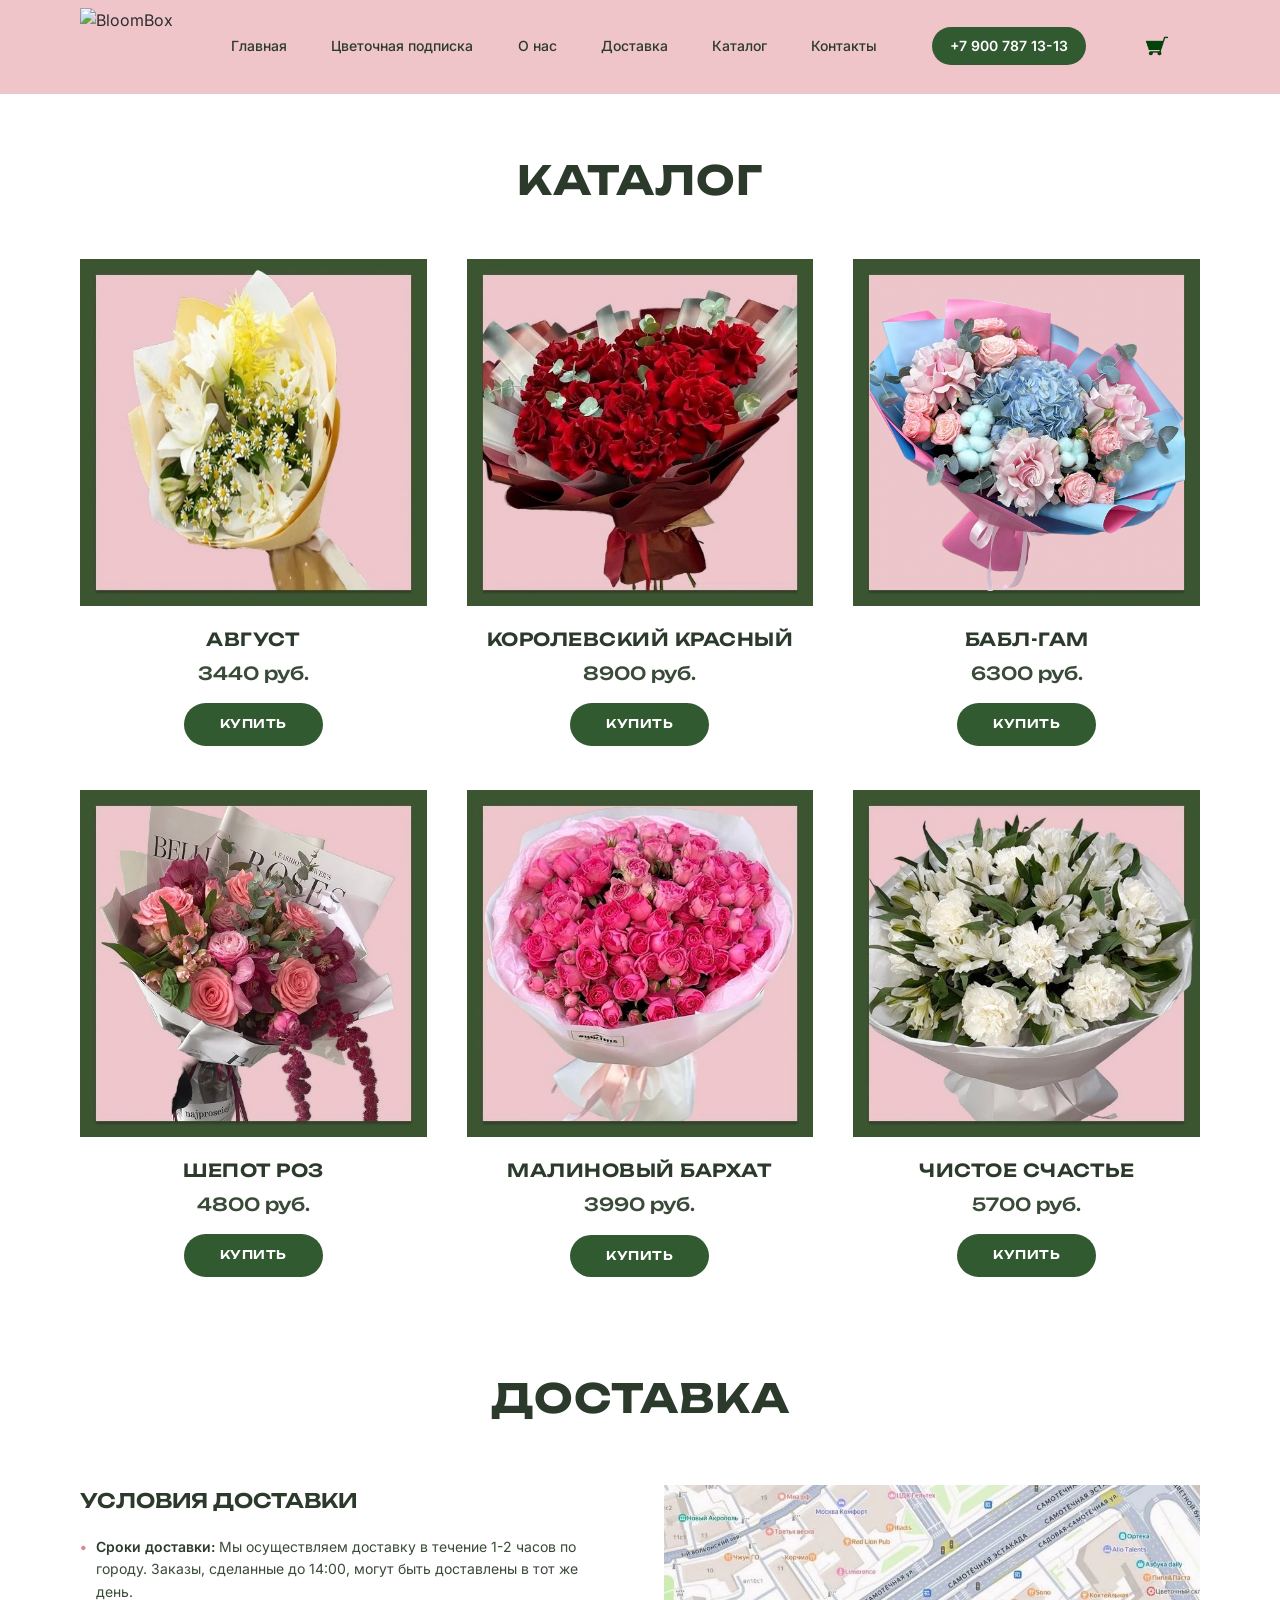
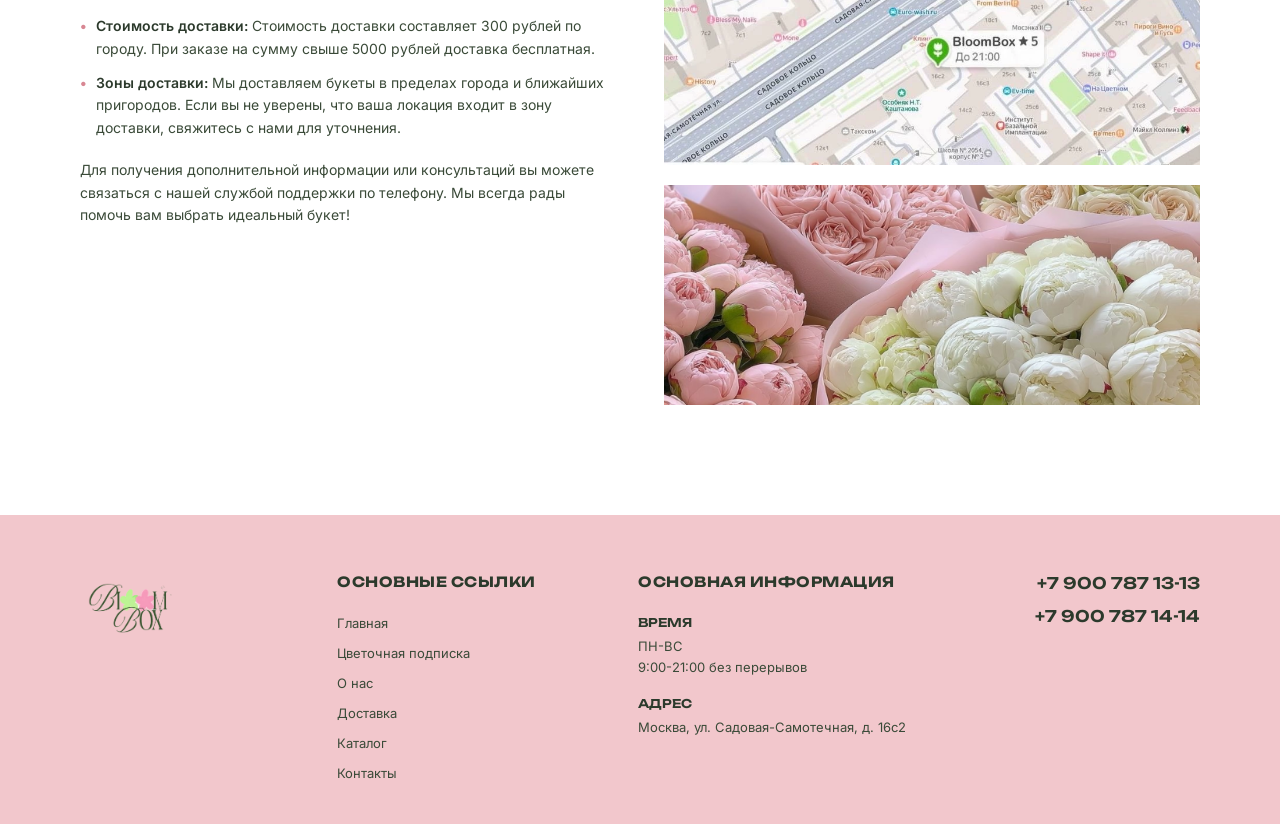
==== katalog.html @ c5290944 "init" ====
<!DOCTYPE html>
<html lang="ru">
<head>
    <meta charset="UTF-8">
    <meta name="viewport" content="width=device-width, initial-scale=1.0">
    <title>Каталог</title>
    <link href="https://fonts.googleapis.com/css2?family=Unbounded:wght@500;700;800&amp;family=Inter:wght@300;400;500;600&amp;display=swap" rel="stylesheet">
    <link rel="stylesheet" href="css/Style_Kat.css">
</head>
<body>
    <header>
        <div class="header">
            <div class="container">
                <div class="head">
                    <a href="index.html" class="brand">
                        <img src="img/ВВ.png" alt="BloomBox" class="brand-logo">
                    </a>
                    <div class="nav1">
                        <nav>
                            <a href="index.html" class="nav-link">Главная</a>
                            <a href="index.html#subs" class="nav-link">Цветочная подписка</a>
                            <a href="index.html#about" class="nav-link">О нас</a>
                            <a href="#deliver" class="nav-link">Доставка</a>
                            <a href="katalog.html" class="nav-link">Каталог</a>
                            <a href="#contacts" class="nav-link">Контакты</a>
                        </nav>
                        <a href="tel:+79007871313" class="cart">+7 900 787 13-13</a>
                        <a href="#" class="cart-icon" aria-label="Корзина">
                            <img src="img/IMG_6802.PNG" alt="Корзина">
                        </a>
                    </div>
                </div>
            </div>
        </div>
    </header>
    <main>
        <section>
            <div class="container">
                <div class="catalog">
                    <div class="catalog-header">
                        <h2 class="catalog-title">Каталог</h2>
                    </div>
                    <div class="catalog-box">
                        <div class="catalog-box1">
                            <div class="catalog-item">
                                <div class="catalog-img">
                                    <img src="img/Katalog/IMG_20260512_204830.webp" alt="Август">
                                </div>
                                <h3 class="catalog-name">Август</h3>
                                <h4 class="catalog-price">3440 руб.</h4>
                                <a class="btn-link" href="#">Купить</a>
                            </div>
                            <div class="catalog-item">
                                <div class="catalog-img">
                                    <img src="img/Katalog/IMG_20260512_204744.webp" alt="Королевский красный">
                                </div>
                                <h3 class="catalog-name">Королевский красный</h3>
                                <h4 class="catalog-price">8900 руб.</h4>
                                <a class="btn-link" href="#">Купить</a>
                            </div>
                            <div class="catalog-item">
                                <div class="catalog-img">
                                    <img src="img/Katalog/Group_2_2.png" alt="Бабл-гам">
                                </div>
                                <h3 class="catalog-name">Бабл-гам</h3>
                                <h4 class="catalog-price">6300 руб.</h4>
                                <a class="btn-link" href="#">Купить</a>
                            </div>
                        </div>
                        <div class="catalog-box2">
                            <div class="catalog-item">
                                <div class="catalog-img">
                                    <img src="img/Katalog/IMG_20260512_204827.webp" alt="Шепот роз">
                                </div>
                                <h3 class="catalog-name">Шепот роз</h3>
                                <h4 class="catalog-price">4800 руб.</h4>
                                <a class="btn-link" href="#">Купить</a>
                            </div>
                            <div class="catalog-item">
                                <div class="catalog-img">
                                    <img src="img/Katalog/IMG_20260512_204820.webp" alt="Малиновый бархат">
                                </div>
                                <h3 class="catalog-name">Малиновый бархат</h3>
                                <h4 class="catalog-price">3990 руб.</h4>
                                <a class="btn-link" href="#">Купить</a>
                            </div>
                            <div class="catalog-item">
                                <div class="catalog-img">
                                    <img src="img/Katalog/IMG_20260512_204825.webp" alt="Чистое счастье">
                                </div>
                                <h3 class="catalog-name">Чистое счастье</h3>
                                <h4 class="catalog-price">5700 руб.</h4>
                                <a class="btn-link" href="#">Купить</a>
                            </div>
                        </div>
                    </div>
                </div>
            </div>
        </section>
        <section class="deliver" id="deliver">
            <div class="container">
                <div class="deliver-inner">
                    <h2 class="deliver-title"><span>Доставка</span></h2>
                    <div class="deliver-grid">
                        <div class="deliver-text">
                            <h4>Условия доставки</h4>
                            <ul>
                                <li><b>Сроки доставки:</b> Мы осуществляем доставку в течение 1-2 часов по городу. Заказы, сделанные до 14:00, могут быть доставлены в тот же день.</li>
                                <li><b>Стоимость доставки:</b> Стоимость доставки составляет 300 рублей по городу. При заказе на сумму свыше 5000 рублей доставка бесплатная.</li>
                                <li><b>Зоны доставки:</b> Мы доставляем букеты в пределах города и ближайших пригородов. Если вы не уверены, что ваша локация входит в зону доставки, свяжитесь с нами для уточнения.</li>
                            </ul>
                            <p>Для получения дополнительной информации или консультаций вы можете связаться с нашей службой поддержки по телефону. Мы всегда рады помочь вам выбрать идеальный букет!</p>
                        </div>
                        <div class="deliver-media">
                            <div class="deliver-map">
                                <img src="img/Katalog/IMG_20260512_204727.png" alt="Карта доставки">
                            </div>
                            <div class="deliver-photo">
                                <img src="img/Katalog/Pasted Graphic.png" alt="Букет">
                            </div>
                        </div>
                    </div>
                </div>
            </div>
        </section>
    </main>
    <footer class="footer" id="contacts">
        <div class="container">
            <div class="footer-box">
                <div class="logof">
                    <a href="katalog.html" class="brandst">
                            <img
                                src="img/IMG_68031.png"
                                alt="BloomBox"
                                class="brand-logo"
                            />
                        </a>
                </div>
                <div class="links">
                    <h3 class="footer-title">Основные ссылки</h3>
                    <nav class="footer-nav">
                        <a href="index.html" class="nav-phone">Главная</a>
                        <a href="index.html#subs" class="nav-phone">Цветочная подписка</a>
                        <a href="index.html#about" class="nav-phone">О нас</a>
                        <a href="#deliver" class="nav-phone">Доставка</a>
                        <a href="katalog.html" class="nav-phone">Каталог</a>
                        <a href="#contacts" class="nav-phone">Контакты</a>
                    </nav>
                </div>
                <div class="inform">
                    <h3 class="footer-title">Основная информация</h3>
                    <ul class="footer-list">
                        <li class="footer-list-item">
                            <span>Время</span>
                            ПН-ВС<br>
                            9:00-21:00 без перерывов
                        </li>
                        <li class="footer-list-item">
                            <span>Адрес</span>
                            Москва, ул. Садовая-Самотечная, д. 16с2
                        </li>
                    </ul>
                </div>
                <div class="phone">
                    <a href="tel:+79007871313" class="navv-phone">+7 900 787 13-13</a>
                    <a href="tel:+79007871414" class="navv-phone">+7 900 787 14-14</a>
                </div>
            </div>
        </div>
    </footer>
</body>
</html>
---- css/Style_Kat.css ----
* {
    margin: 0;
    padding: 0;
    box-sizing: border-box;
}

html, body {
    background: #FFFFFF;
    color: #2E2E2E;
    font-family: 'Inter', sans-serif;
    font-size: 16px;
    line-height: 1.55;
}

a {
    text-decoration: none;
    color: inherit;
}

img {
    max-width: 100%;
    display: block;
}

ul {
    list-style: none;
}

button {
    font-family: inherit;
    cursor: pointer;
    border: none;
    background: none;
}

.container {
    max-width: 1200px;
    margin: 0 auto;
    padding: 0 40px;
}

.header {
    background: #EFC5CA;
    padding: 8px 0 10px;
}

.head {
    display: flex;
    align-items: center;
    justify-content: space-between;
    gap: 32px;
    width: 100%;
}

.logo {
    font-family: 'Unbounded', sans-serif;
    font-weight: 800;
    font-size: 22px;
    color: #2C3A2C;
    letter-spacing: 0.5px;
}

.brand {
    display: flex;
    align-items: center;
    flex: 0 0 auto;
}

.brand-logo {
    width: auto;
    height: 76px;
    object-fit: contain;
}

.nav1 {
    display: flex;
    align-items: center;
    justify-content: space-between;
    gap: 28px;
    flex: 1 1 auto;
    min-width: 0;
}

.nav1 nav {
    display: flex;
    align-items: center;
    justify-content: space-evenly;
    gap: 18px;
    flex: 1 1 auto;
}

.nav-link {
    font-size: 14px;
    color: #2C3A2C;
    font-weight: 500;
}

.nav-link:hover {
    color: #D88793;
}

.cart {
    display: inline-flex;
    align-items: center;
    justify-content: center;
    flex: 0 0 auto;
    min-height: 38px;
    font-size: 14px;
    color: #FFFFFF;
    font-weight: 600;
    padding: 8px 18px;
    background: #315A31;
    border-radius: 999px;
}

.cart-icon {
    display: inline-flex;
    align-items: center;
    justify-content: center;
    height: 60px;
    flex: 0 0 auto;
}

.cart-icon img {
    width: auto;
    height: 100%;
    object-fit: contain;
}

.catalog {
    padding: 55px 0 45px;
}

.catalog-header {
    text-align: center;
    margin-bottom: 48px;
}

.catalog-title {
    font-family: 'Unbounded', sans-serif;
    font-size: 40px;
    color: #2C3A2C;
    text-transform: uppercase;
    font-weight: 700;
    letter-spacing: 1px;
}

.catalog-box {
    display: flex;
    flex-direction: column;
    gap: 44px;
}

.catalog-box1,
.catalog-box2 {
    display: grid;
    grid-template-columns: repeat(3, 1fr);
    gap: 40px;
}

.catalog-item {
    background: transparent;
    border-radius: 0;
    padding: 0;
    display: flex;
    flex-direction: column;
    align-items: center;
    text-align: center;
}

.catalog-img {
    width: 100%;
    height: auto;
    aspect-ratio: 1 / 1;
    border-radius: 0;
    overflow: hidden;
    margin-bottom: 20px;
    background: transparent;
}

.catalog-img img {
    width: 100%;
    height: 100%;
    object-fit: cover;
}

.catalog-name {
    font-family: 'Unbounded', sans-serif;
    font-size: 18px;
    text-transform: uppercase;
    color: #2C3A2C;
    font-weight: 600;
    margin-bottom: 6px;
    letter-spacing: 0.5px;
}

.catalog-price {
    font-family: 'Unbounded', sans-serif;
    font-size: 18px;
    color: #3A4A38;
    margin-bottom: 16px;
    font-weight: 500;
}

.btn-link {
    background: #315A31;
    color: #FFFFFF;
    font-family: 'Unbounded', sans-serif;
    text-transform: uppercase;
    font-size: 12px;
    font-weight: 600;
    padding: 12px 36px;
    border-radius: 999px;
    letter-spacing: 0.5px;
}

.deliver {
    padding: 45px 0 110px;
}

.deliver-title {
    font-family: 'Unbounded', sans-serif;
    font-size: 40px;
    color: #2C3A2C;
    text-transform: uppercase;
    font-weight: 700;
    text-align: center;
    margin-bottom: 56px;
    letter-spacing: 1px;
}

.deliver-grid {
    display: grid;
    grid-template-columns: 1fr 1fr;
    gap: 48px;
    align-items: start;
}

.deliver-text h4 {
    font-family: 'Unbounded', sans-serif;
    font-size: 20px;
    text-transform: uppercase;
    color: #2C3A2C;
    margin-bottom: 20px;
    font-weight: 600;
}

.deliver-text ul {
    margin-bottom: 20px;
    display: flex;
    flex-direction: column;
    gap: 12px;
}

.deliver-text li {
    font-size: 14px;
    color: #3A4A38;
    line-height: 1.6;
    padding-left: 16px;
    position: relative;
}

.deliver-text li::before {
    content: '•';
    position: absolute;
    left: 0;
    color: #D88793;
    font-weight: bold;
}

.deliver-text li b {
    color: #2C3A2C;
    font-weight: 600;
}

.deliver-text p {
    font-size: 14px;
    color: #3A4A38;
    line-height: 1.6;
    margin-top: 16px;
}

.deliver-media {
    display: grid;
    grid-template-columns: 1fr;
    gap: 20px;
}

.deliver-map {
    border-radius: 0;
    overflow: hidden;
    background: #F1D4CD;
}

.deliver-map img {
    width: 100%;
    height: 280px;
    object-fit: cover;
}

.deliver-photo {
    border-radius: 0;
    overflow: hidden;
}

.deliver-photo img {
    width: 100%;
    height: 220px;
    object-fit: cover;
}

.footer {
    background: #F2C7CC;
    padding: 56px 0 40px;
}

.footer-box {
    display: grid;
    grid-template-columns: 1fr 1.2fr 1.4fr 1fr;
    gap: 40px;
    align-items: start;
}

.logof-title {
    font-family: 'Unbounded', sans-serif;
    font-weight: 800;
    font-size: 24px;
    color: #2C3A2C;
}

.footer-title {
    font-family: 'Unbounded', sans-serif;
    text-transform: uppercase;
    font-size: 14px;
    color: #2C3A2C;
    margin-bottom: 20px;
    font-weight: 700;
    letter-spacing: 0.5px;
}

.footer-nav {
    display: flex;
    flex-direction: column;
    gap: 10px;
}

.nav-phone {
    font-size: 13px;
    color: #3A4A38;
}

.footer-list {
    display: flex;
    flex-direction: column;
    gap: 16px;
}

.footer-list-item {
    font-size: 13px;
    color: #3A4A38;
    line-height: 1.6;
}

.footer-list-item span {
    display: block;
    font-family: 'Unbounded', sans-serif;
    font-size: 12px;
    text-transform: uppercase;
    color: #2C3A2C;
    margin-bottom: 4px;
    font-weight: 600;
}

.phone {
    display: flex;
    flex-direction: column;
    gap: 8px;
    text-align: right;
}

.navv-phone {
    font-family: 'Unbounded', sans-serif;
    font-size: 16px;
    color: #2C3A2C;
    font-weight: 600;
}
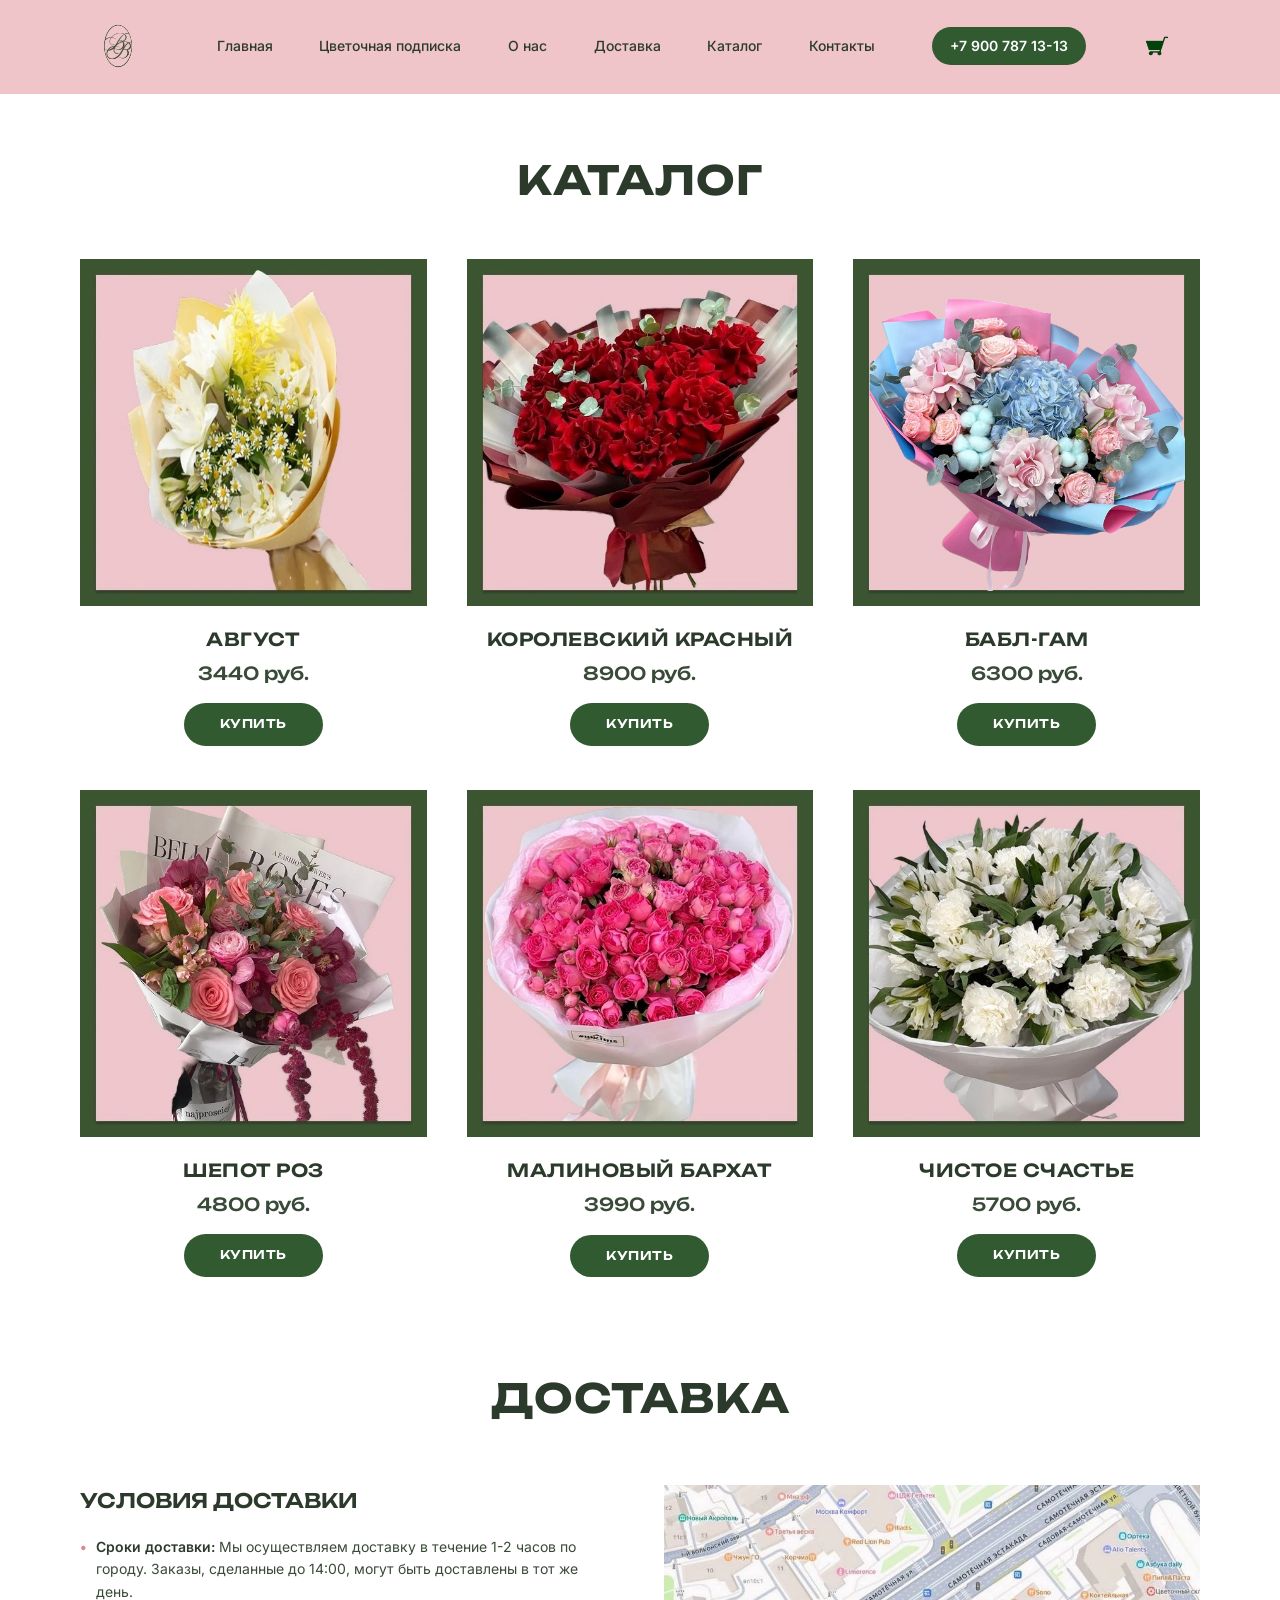
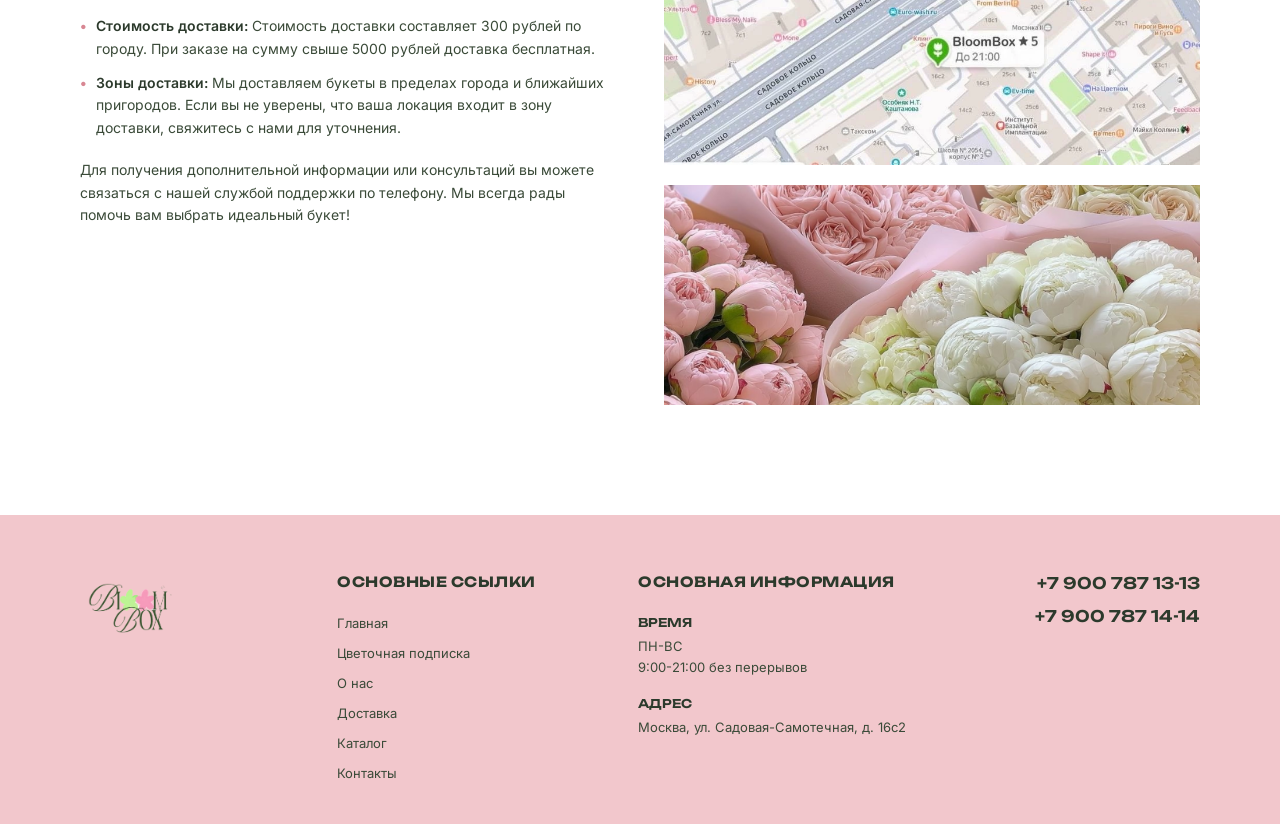
==== commit 3ed825a4: "1" ====
--- a/katalog.html
+++ b/katalog.html
@@ -13,7 +13,7 @@
             <div class="container">
                 <div class="head">
                     <a href="index.html" class="brand">
-                        <img src="img/ВВ.png" alt="BloomBox" class="brand-logo">
+                        <img src="/img/IMG_9011-no-bg-preview-carve_photos.png" alt="BloomBox" class="brand-logo">
                     </a>
                     <div class="nav1">
                         <nav>
